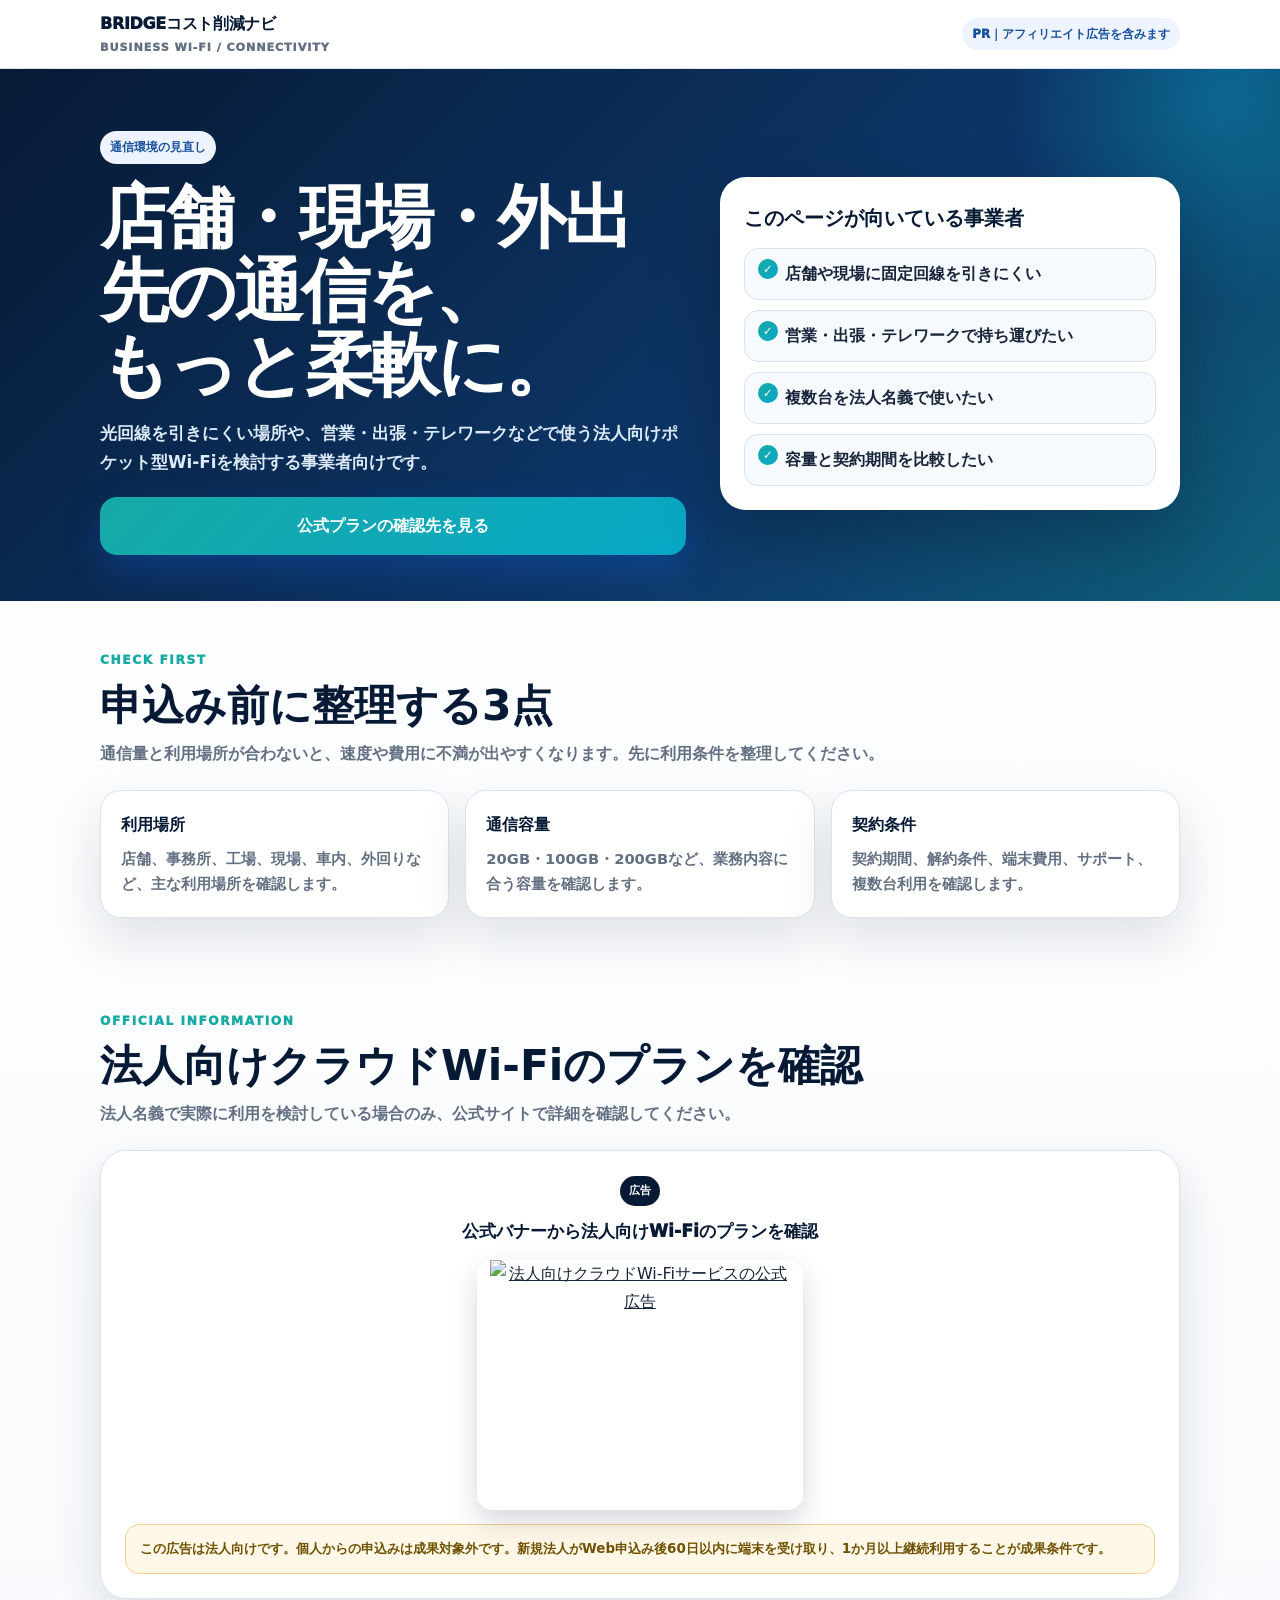
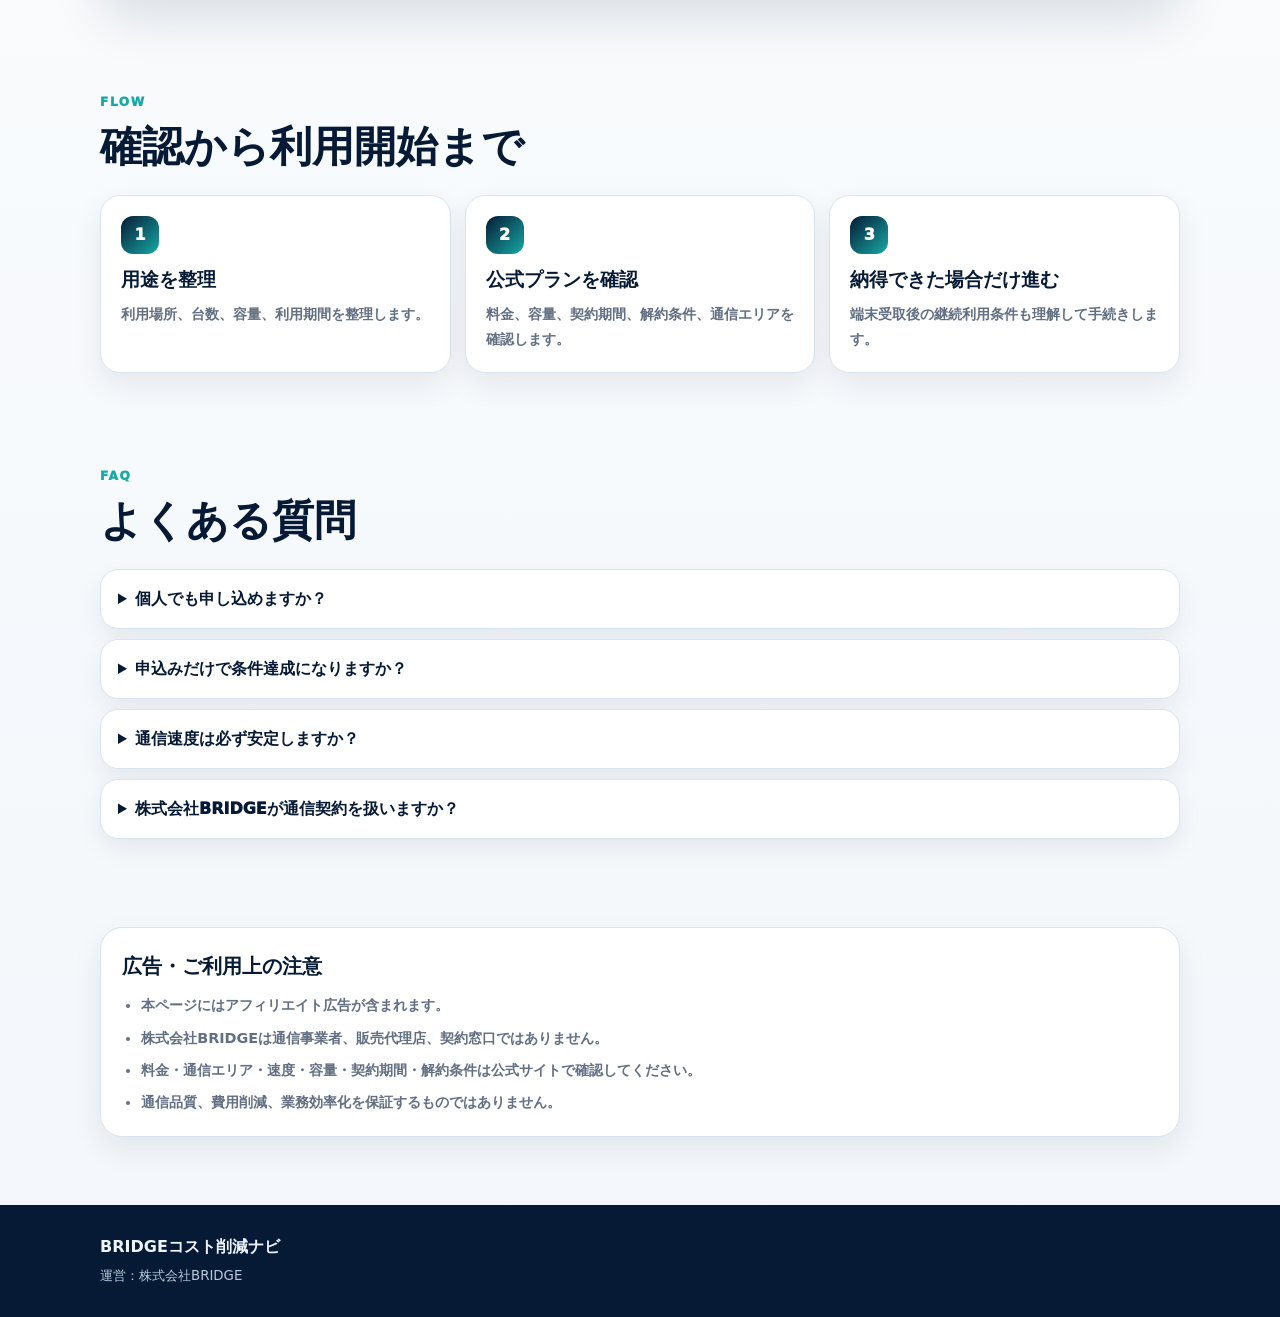
==== business-wifi-guide.html @ 6d9182f1 "Add focused business Wi-Fi landing page" ====
<!doctype html>
<html lang="ja">
<head>
  <meta charset="utf-8">
  <meta name="viewport" content="width=device-width,initial-scale=1">
  <title>法人・店舗向けWi-Fiを見直す｜BRIDGEコスト削減ナビ</title>
  <meta name="description" content="店舗、事務所、現場、営業、テレワークで使う法人向けクラウドWi-Fiの確認ポイントを整理した案内ページです。">
  <meta name="robots" content="index,follow">
  <meta property="og:title" content="法人・店舗向けWi-Fiを見直す｜BRIDGEコスト削減ナビ">
  <meta property="og:description" content="法人向けポケット型Wi-Fiの容量、契約期間、利用場所、端末受取後の流れを整理しています。">
  <meta property="og:type" content="website">
  <meta property="og:url" content="https://bridgecoltdhashimoto-commits.github.io/bridge-business-cost-nav/business-wifi-guide.html">
  <link rel="canonical" href="https://bridgecoltdhashimoto-commits.github.io/bridge-business-cost-nav/business-wifi-guide.html">
  <link rel="stylesheet" href="assets/ad-lp.css?v=20260713-1">
  <style>:root{--accent:#16a9a5;--accent2:#08a8c7}</style>
</head>
<body>
<header class="topbar"><div class="wrap"><div class="brand">BRIDGEコスト削減ナビ<small>BUSINESS WI-FI / CONNECTIVITY</small></div><span class="pr">PR｜アフィリエイト広告を含みます</span></div></header>
<main>
  <section class="hero"><div class="wrap hero-grid">
    <div><span class="pr">通信環境の見直し</span><h1>店舗・現場・外出先の通信を、<br>もっと柔軟に。</h1><p>光回線を引きにくい場所や、営業・出張・テレワークなどで使う法人向けポケット型Wi-Fiを検討する事業者向けです。</p><a class="cta" href="#official">公式プランの確認先を見る</a></div>
    <aside class="hero-card"><h2>このページが向いている事業者</h2><ul class="check"><li>店舗や現場に固定回線を引きにくい</li><li>営業・出張・テレワークで持ち運びたい</li><li>複数台を法人名義で使いたい</li><li>容量と契約期間を比較したい</li></ul></aside>
  </div></section>

  <section><div class="wrap"><div class="section-head"><span class="eyebrow">CHECK FIRST</span><h2>申込み前に整理する3点</h2><p>通信量と利用場所が合わないと、速度や費用に不満が出やすくなります。先に利用条件を整理してください。</p></div><div class="cards">
    <div class="card"><b>利用場所</b><p>店舗、事務所、工場、現場、車内、外回りなど、主な利用場所を確認します。</p></div>
    <div class="card"><b>通信容量</b><p>20GB・100GB・200GBなど、業務内容に合う容量を確認します。</p></div>
    <div class="card"><b>契約条件</b><p>契約期間、解約条件、端末費用、サポート、複数台利用を確認します。</p></div>
  </div></div></section>

  <section id="official"><div class="wrap"><div class="section-head"><span class="eyebrow">OFFICIAL INFORMATION</span><h2>法人向けクラウドWi-Fiのプランを確認</h2><p>法人名義で実際に利用を検討している場合のみ、公式サイトで詳細を確認してください。</p></div><div class="ad-shell">
    <span class="ad-label">広告</span><span class="ad-title">公式バナーから法人向けWi-Fiのプランを確認</span>
    <a class="ad-banner" data-affiliate="business_wifi" href="https://px.a8.net/svt/ejp?a8mat=4B7YP7+43NISY+5IK2+BXB8X" rel="nofollow"><img border="0" width="300" height="250" alt="法人向けクラウドWi-Fiサービスの公式広告" src="https://www22.a8.net/svt/bgt?aid=260712043248&wid=001&eno=01&mid=s00000025733002003000&mc=1"></a>
    <img class="tracking" border="0" width="1" height="1" src="https://www17.a8.net/0.gif?a8mat=4B7YP7+43NISY+5IK2+BXB8X" alt="">
    <div class="note">この広告は法人向けです。個人からの申込みは成果対象外です。新規法人がWeb申込み後60日以内に端末を受け取り、1か月以上継続利用することが成果条件です。</div>
  </div></div></section>

  <section><div class="wrap"><div class="section-head"><span class="eyebrow">FLOW</span><h2>確認から利用開始まで</h2></div><div class="flow">
    <div class="step"><span>1</span><h3>用途を整理</h3><p>利用場所、台数、容量、利用期間を整理します。</p></div>
    <div class="step"><span>2</span><h3>公式プランを確認</h3><p>料金、容量、契約期間、解約条件、通信エリアを確認します。</p></div>
    <div class="step"><span>3</span><h3>納得できた場合だけ進む</h3><p>端末受取後の継続利用条件も理解して手続きします。</p></div>
  </div></div></section>

  <section><div class="wrap"><div class="section-head"><span class="eyebrow">FAQ</span><h2>よくある質問</h2></div><div class="faq">
    <details><summary>個人でも申し込めますか？</summary><p>今回掲載している広告は法人向けです。個人からの申込みは成果対象外とされています。</p></details>
    <details><summary>申込みだけで条件達成になりますか？</summary><p>なりません。新規法人がWeb申込み後60日以内に端末を受け取り、1か月以上継続利用することが成果条件です。</p></details>
    <details><summary>通信速度は必ず安定しますか？</summary><p>保証はありません。利用場所、時間帯、電波状況、混雑、端末、通信容量によって異なります。</p></details>
    <details><summary>株式会社BRIDGEが通信契約を扱いますか？</summary><p>扱いません。株式会社BRIDGEは情報サイトの運営者です。申込み、契約、料金、端末、通信、サポートはリンク先の提供会社が行います。</p></details>
  </div></div></section>

  <section><div class="wrap"><div class="legal"><h2>広告・ご利用上の注意</h2><ul><li>本ページにはアフィリエイト広告が含まれます。</li><li>株式会社BRIDGEは通信事業者、販売代理店、契約窓口ではありません。</li><li>料金・通信エリア・速度・容量・契約期間・解約条件は公式サイトで確認してください。</li><li>通信品質、費用削減、業務効率化を保証するものではありません。</li></ul></div></div></section>
</main>
<footer><div class="wrap"><strong>BRIDGEコスト削減ナビ</strong><br><small>運営：株式会社BRIDGE</small></div></footer>
<div class="sticky"><a href="#official">公式プランを確認する</a></div>
<script>window.dataLayer=window.dataLayer||[];document.querySelectorAll('[data-affiliate]').forEach(function(a){a.addEventListener('click',function(){window.dataLayer.push({event:'affiliate_click',affiliate_category:this.dataset.affiliate,page_location:location.href})})});</script>
</body>
</html>
---- assets/ad-lp.css ----
:root{--navy:#071a35;--blue:#1266e8;--cyan:#08a8c7;--ink:#17243a;--muted:#637083;--line:#d9e4ef;--soft:#f4f8fc;--white:#fff;--shadow:0 20px 50px rgba(7,26,53,.12);--accent:#1266e8;--accent2:#08a8c7}*{box-sizing:border-box;margin:0;padding:0}html{scroll-behavior:smooth}body{font-family:"Yu Gothic","Hiragino Kaku Gothic ProN","Meiryo",system-ui,sans-serif;color:var(--ink);background:linear-gradient(180deg,#fff 0%,#f3f7fb 100%);line-height:1.75}a{color:inherit}img{display:block;max-width:100%;height:auto}.wrap{width:min(1080px,92%);margin:auto}.topbar{background:#fff;border-bottom:1px solid var(--line)}.topbar .wrap{min-height:68px;display:flex;align-items:center;justify-content:space-between;gap:16px}.brand{font-weight:1000;color:var(--navy);letter-spacing:-.02em}.brand small{display:block;color:var(--muted);font-size:.7rem;letter-spacing:.08em}.pr{display:inline-flex;padding:6px 10px;border-radius:999px;background:#eef4ff;color:#164f9c;font-size:.74rem;font-weight:1000}.hero{position:relative;overflow:hidden;padding:62px 0 46px;color:#fff;background:linear-gradient(135deg,var(--navy),#0d3769 62%,#0f607b)}.hero:after{content:"";position:absolute;right:-160px;top:-190px;width:430px;height:430px;border-radius:50%;background:radial-gradient(circle,rgba(8,168,199,.38),transparent 70%)}.hero-grid{position:relative;z-index:1;display:grid;grid-template-columns:minmax(0,1.12fr) minmax(310px,.88fr);gap:34px;align-items:center}.hero h1{font-size:clamp(2.25rem,5.4vw,4.3rem);line-height:1.08;letter-spacing:-.04em;margin:16px 0}.hero p{color:#dceaf8;font-weight:700;font-size:1.05rem}.hero-card{background:#fff;color:var(--ink);border-radius:26px;padding:24px;box-shadow:0 28px 70px rgba(0,0,0,.24)}.hero-card h2{color:var(--navy);font-size:1.25rem;margin-bottom:12px}.check{list-style:none;display:grid;gap:10px}.check li{position:relative;padding:11px 12px 11px 40px;border-radius:14px;background:#f6f9fd;border:1px solid var(--line);font-weight:800}.check li:before{content:"✓";position:absolute;left:13px;top:10px;width:20px;height:20px;display:grid;place-items:center;border-radius:50%;color:#fff;background:linear-gradient(135deg,var(--accent),var(--accent2));font-size:.72rem}.cta{display:flex;align-items:center;justify-content:center;min-height:58px;margin-top:20px;padding:13px 18px;border-radius:17px;color:#fff;text-decoration:none;font-weight:1000;text-align:center;background:linear-gradient(135deg,var(--accent),var(--accent2));box-shadow:0 15px 35px rgba(18,102,232,.28)}section{padding:44px 0}.section-head{margin-bottom:22px}.eyebrow{display:inline-block;color:var(--accent);font-size:.76rem;font-weight:1000;letter-spacing:.13em;margin-bottom:7px}.section-head h2{font-size:clamp(1.7rem,3.8vw,2.65rem);line-height:1.25;color:var(--navy);margin-bottom:8px}.section-head p{color:var(--muted);font-weight:700;max-width:820px}.cards{display:grid;grid-template-columns:repeat(3,minmax(0,1fr));gap:16px}.card{background:#fff;border:1px solid var(--line);border-radius:21px;padding:20px;box-shadow:var(--shadow)}.card b{display:block;color:var(--navy);margin-bottom:7px}.card p,.card li{color:var(--muted);font-weight:700;font-size:.92rem}.card ul{padding-left:1.15em;display:grid;gap:7px}.ad-shell{background:#fff;border:1px solid var(--line);border-radius:26px;padding:24px;box-shadow:var(--shadow);text-align:center}.ad-label{display:inline-flex;padding:5px 9px;border-radius:999px;background:var(--navy);color:#fff;font-size:.7rem;font-weight:1000;margin-bottom:10px}.ad-title{display:block;color:var(--navy);font-size:1.08rem;font-weight:1000;margin-bottom:14px}.ad-banner{display:inline-flex;justify-content:center;max-width:100%;border-radius:15px;overflow:hidden;box-shadow:0 12px 28px rgba(7,26,53,.17);transition:.2s}.ad-banner:hover,.ad-banner:focus-visible{transform:translateY(-2px);outline:4px solid rgba(18,102,232,.16);outline-offset:4px}.ad-banner img{width:min(300px,100%);height:auto}.tracking{position:absolute!important;width:1px!important;height:1px!important;opacity:0!important;pointer-events:none!important}.note{margin-top:14px;padding:12px 14px;border-radius:14px;background:#fff8e8;border:1px solid #f1d18c;color:#6f5100;text-align:left;font-size:.84rem;font-weight:800}.flow{display:grid;grid-template-columns:repeat(3,minmax(0,1fr));gap:14px}.step{background:#fff;border:1px solid var(--line);border-radius:20px;padding:20px;box-shadow:0 12px 30px rgba(7,26,53,.08)}.step span{width:38px;height:38px;display:grid;place-items:center;border-radius:12px;background:linear-gradient(135deg,var(--navy),var(--accent));color:#fff;font-weight:1000;margin-bottom:10px}.step h3{color:var(--navy);margin-bottom:5px}.step p{color:var(--muted);font-size:.9rem;font-weight:700}.faq{display:grid;gap:10px}.faq details{background:#fff;border:1px solid var(--line);border-radius:18px;padding:15px 17px;box-shadow:0 10px 24px rgba(7,26,53,.07)}.faq summary{cursor:pointer;color:var(--navy);font-weight:1000}.faq p{padding-top:9px;color:var(--muted);font-weight:700}.legal{background:#fff;border:1px solid var(--line);border-radius:22px;padding:21px;box-shadow:0 12px 30px rgba(7,26,53,.08)}.legal h2{color:var(--navy);font-size:1.25rem;margin-bottom:9px}.legal ul{padding-left:1.2em;display:grid;gap:7px}.legal li{color:var(--muted);font-size:.9rem;font-weight:700}footer{background:var(--navy);color:#eef5ff;padding:28px 0;margin-top:24px}footer small{color:#b8c8dc}.sticky{display:none;position:fixed;left:10px;right:10px;bottom:10px;z-index:1000;padding:8px;border-radius:18px;background:rgba(255,255,255,.96);border:1px solid var(--line);box-shadow:0 18px 45px rgba(7,26,53,.25);backdrop-filter:blur(12px)}.sticky a{display:flex;align-items:center;justify-content:center;min-height:50px;border-radius:13px;color:#fff;text-decoration:none;font-weight:1000;background:linear-gradient(135deg,var(--accent),var(--accent2))}@media(max-width:820px){.hero-grid{grid-template-columns:1fr}.hero-card{order:-1}.cards,.flow{grid-template-columns:1fr}.hero{padding:34px 0 28px}.hero h1{font-size:2.35rem}.sticky{display:block}body{padding-bottom:80px}}
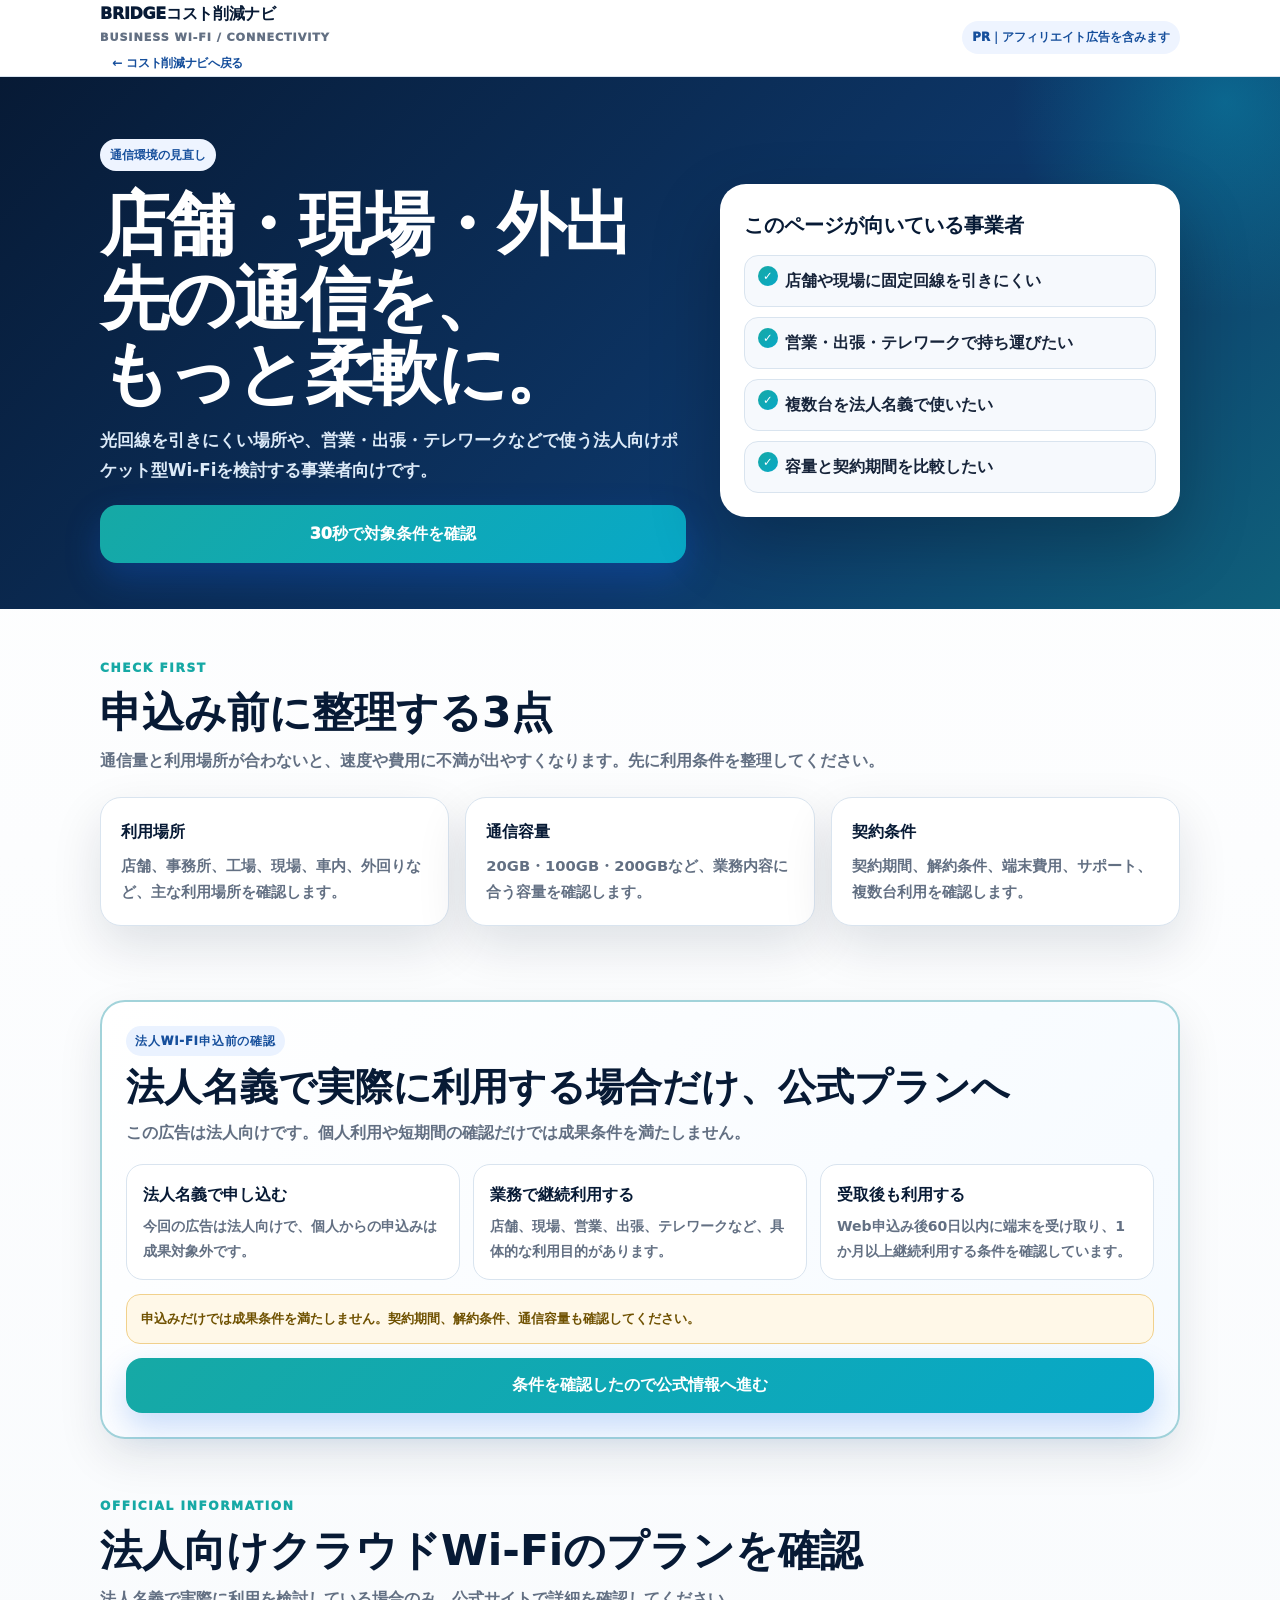
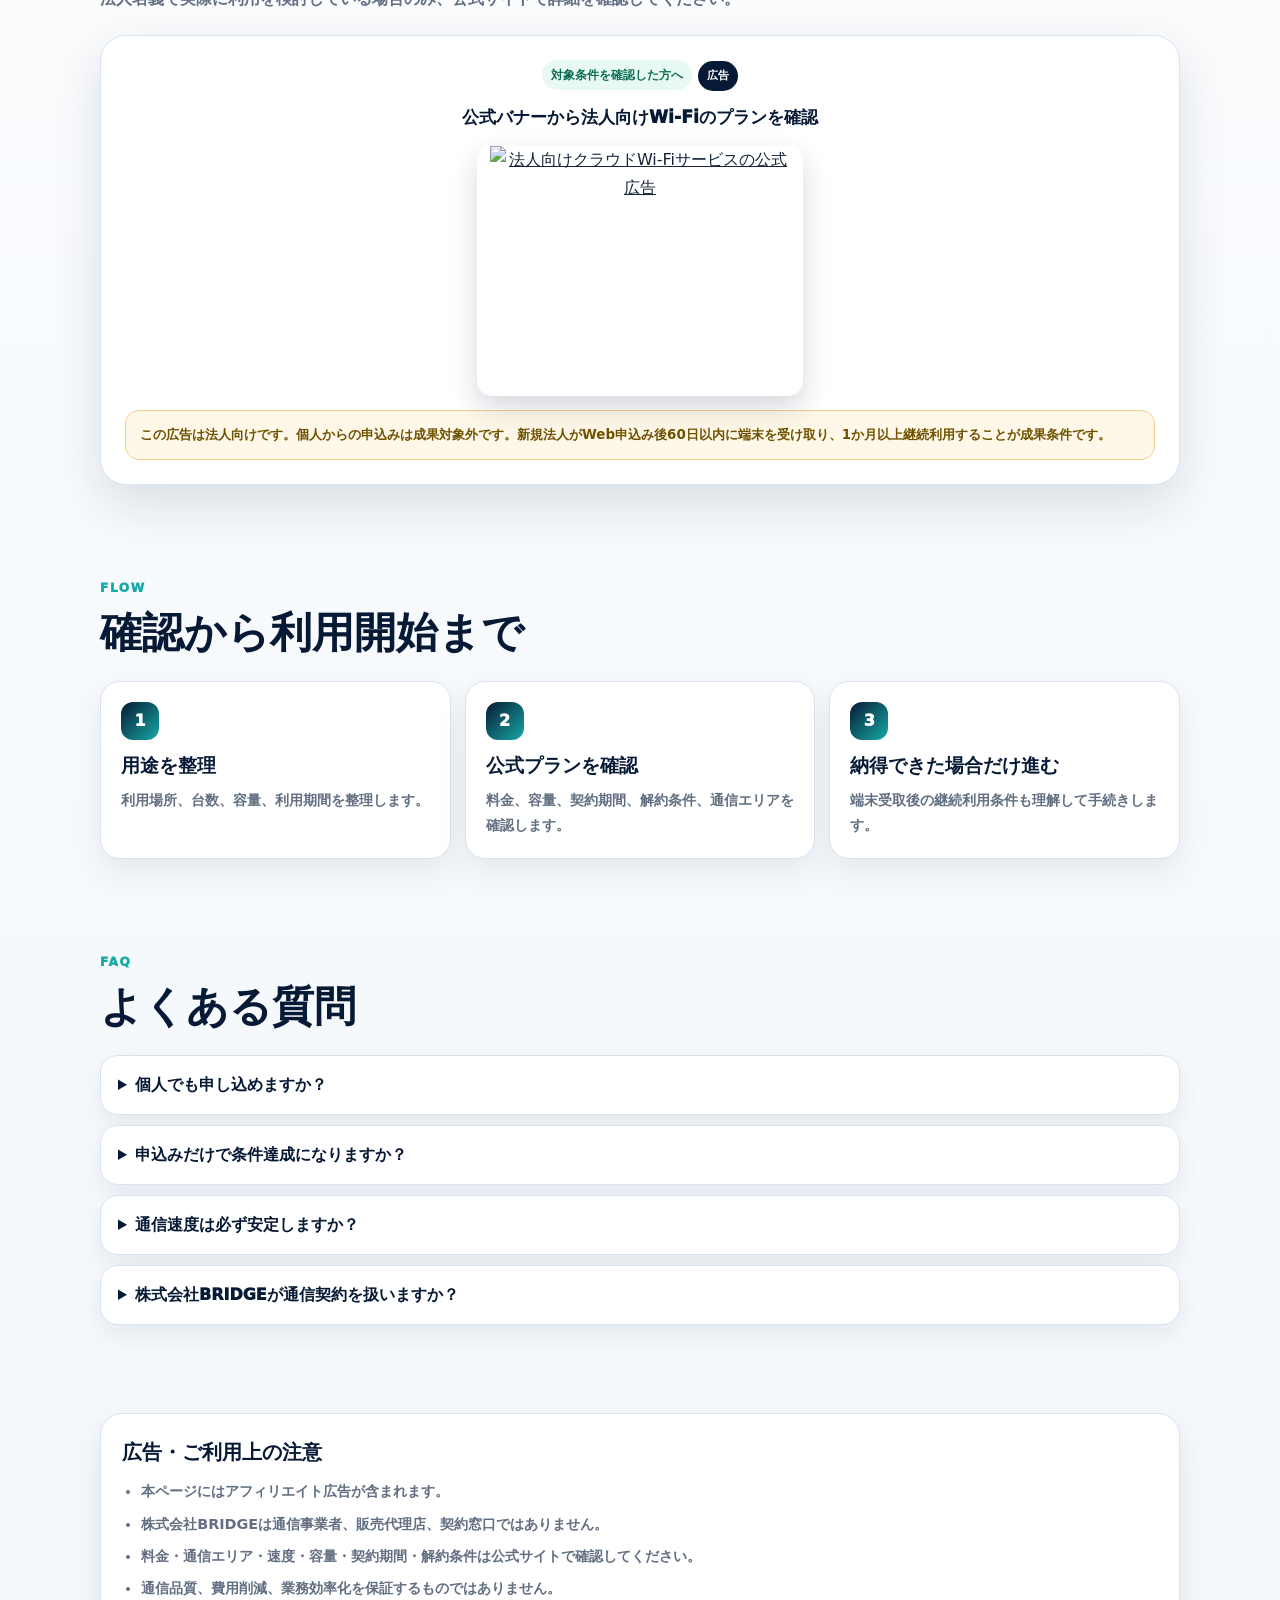
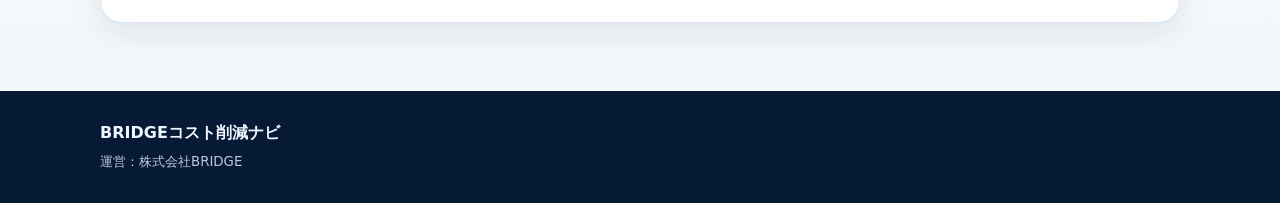
==== commit c6177ca0: "成果率改善: 法人Wi-Fi申込前の対象確認を追加" ====
--- a/business-wifi-guide.html
+++ b/business-wifi-guide.html
@@ -13,6 +13,7 @@
   <link rel="canonical" href="https://bridgecoltdhashimoto-commits.github.io/bridge-business-cost-nav/business-wifi-guide.html">
   <link rel="stylesheet" href="assets/ad-lp.css?v=20260713-1">
   <style>:root{--accent:#16a9a5;--accent2:#08a8c7}</style>
+  <script src="assets/conversion-guard.js?v=20260714-1" defer></script>
 </head>
 <body>
 <header class="topbar"><div class="wrap"><div class="brand">BRIDGEコスト削減ナビ<small>BUSINESS WI-FI / CONNECTIVITY</small></div><span class="pr">PR｜アフィリエイト広告を含みます</span></div></header>
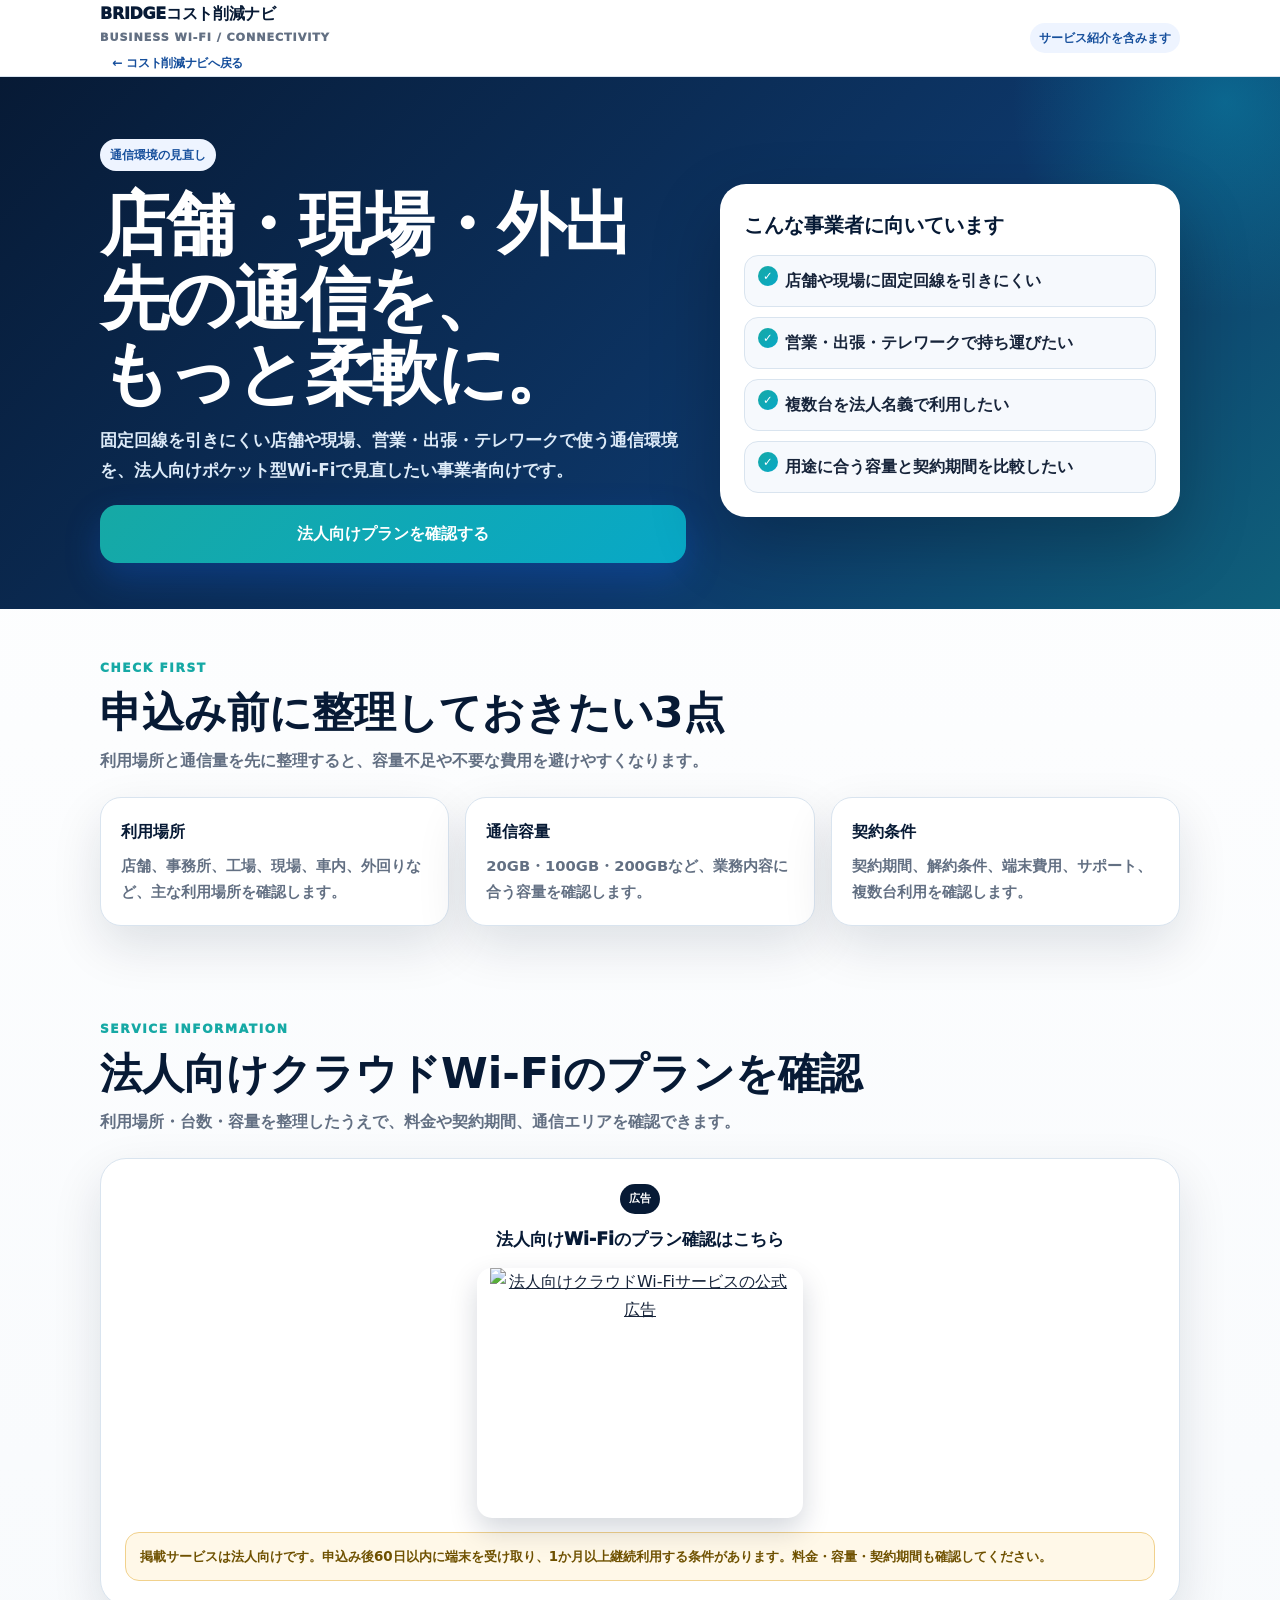
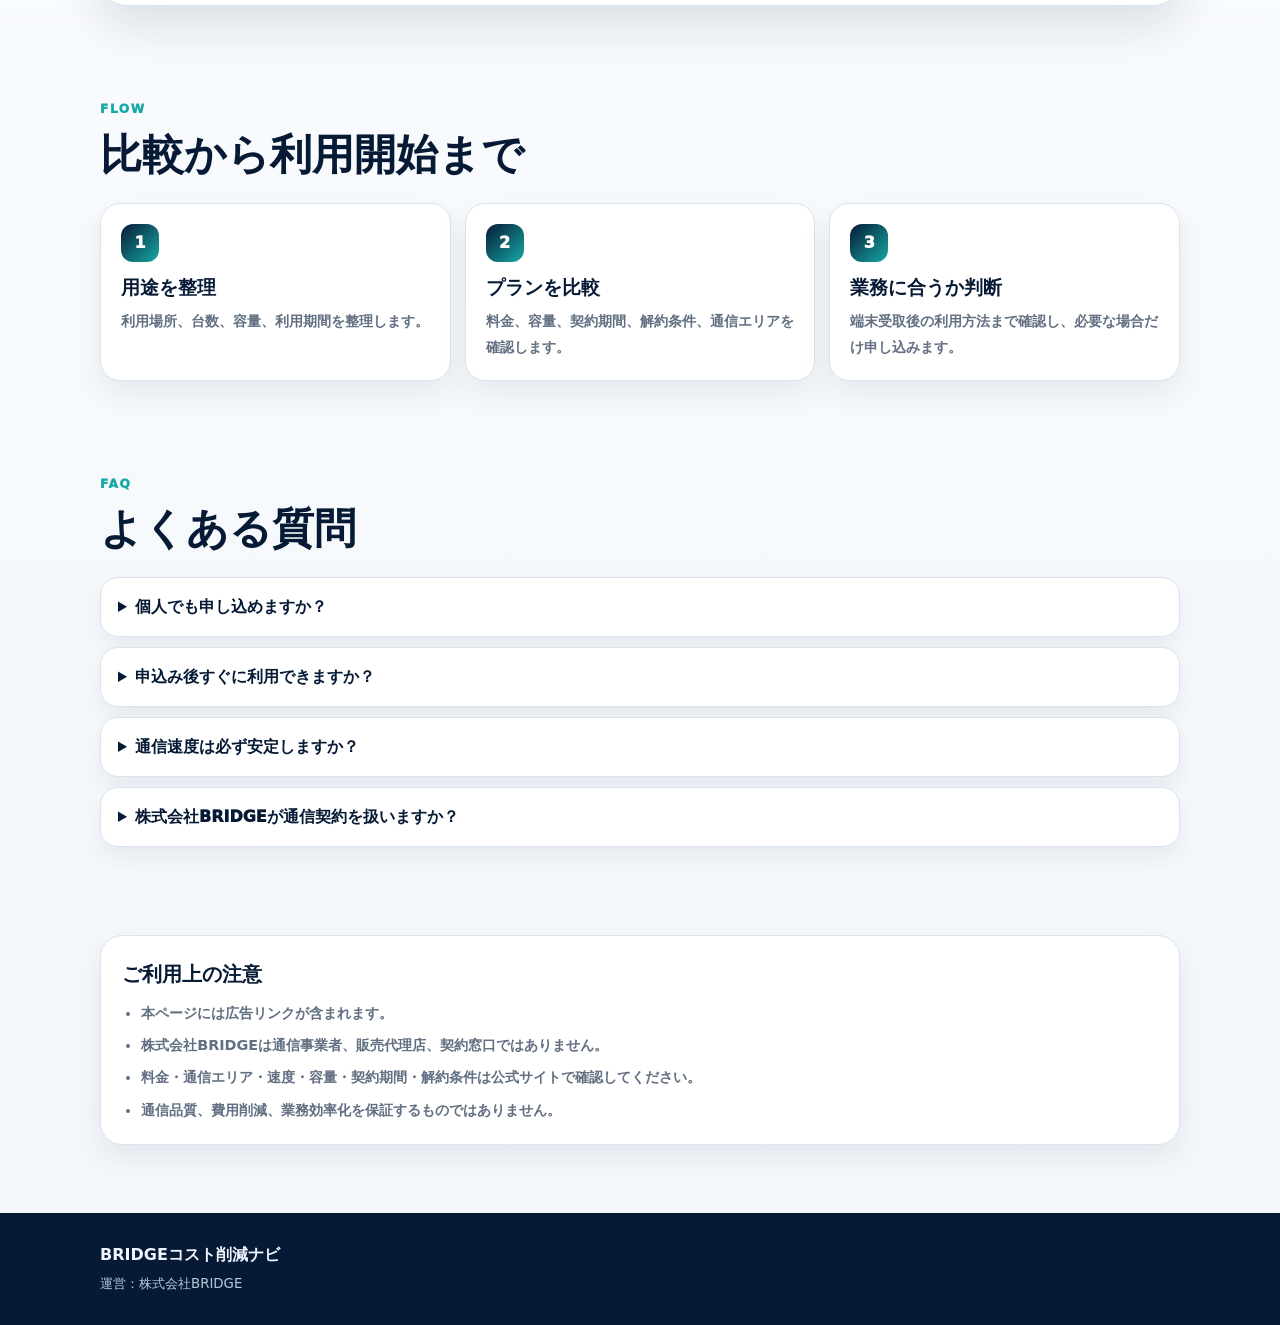
==== commit 12e4398d: "法人Wi-Fiページを顧客目線の内容へ改善" ====
--- a/business-wifi-guide.html
+++ b/business-wifi-guide.html
@@ -7,52 +7,52 @@
   <meta name="description" content="店舗、事務所、現場、営業、テレワークで使う法人向けクラウドWi-Fiの確認ポイントを整理した案内ページです。">
   <meta name="robots" content="index,follow">
   <meta property="og:title" content="法人・店舗向けWi-Fiを見直す｜BRIDGEコスト削減ナビ">
-  <meta property="og:description" content="法人向けポケット型Wi-Fiの容量、契約期間、利用場所、端末受取後の流れを整理しています。">
+  <meta property="og:description" content="法人向けポケット型Wi-Fiの容量、契約期間、利用場所、利用開始までの流れを整理しています。">
   <meta property="og:type" content="website">
   <meta property="og:url" content="https://bridgecoltdhashimoto-commits.github.io/bridge-business-cost-nav/business-wifi-guide.html">
   <link rel="canonical" href="https://bridgecoltdhashimoto-commits.github.io/bridge-business-cost-nav/business-wifi-guide.html">
   <link rel="stylesheet" href="assets/ad-lp.css?v=20260713-1">
   <style>:root{--accent:#16a9a5;--accent2:#08a8c7}</style>
-  <script src="assets/conversion-guard.js?v=20260714-1" defer></script>
+  <script src="assets/conversion-guard.js?v=20260714-customer2" defer></script>
 </head>
 <body>
-<header class="topbar"><div class="wrap"><div class="brand">BRIDGEコスト削減ナビ<small>BUSINESS WI-FI / CONNECTIVITY</small></div><span class="pr">PR｜アフィリエイト広告を含みます</span></div></header>
+<header class="topbar"><div class="wrap"><div class="brand">BRIDGEコスト削減ナビ<small>BUSINESS WI-FI / CONNECTIVITY</small></div><span class="pr">サービス紹介を含みます</span></div></header>
 <main>
   <section class="hero"><div class="wrap hero-grid">
-    <div><span class="pr">通信環境の見直し</span><h1>店舗・現場・外出先の通信を、<br>もっと柔軟に。</h1><p>光回線を引きにくい場所や、営業・出張・テレワークなどで使う法人向けポケット型Wi-Fiを検討する事業者向けです。</p><a class="cta" href="#official">公式プランの確認先を見る</a></div>
-    <aside class="hero-card"><h2>このページが向いている事業者</h2><ul class="check"><li>店舗や現場に固定回線を引きにくい</li><li>営業・出張・テレワークで持ち運びたい</li><li>複数台を法人名義で使いたい</li><li>容量と契約期間を比較したい</li></ul></aside>
+    <div><span class="pr">通信環境の見直し</span><h1>店舗・現場・外出先の通信を、<br>もっと柔軟に。</h1><p>固定回線を引きにくい店舗や現場、営業・出張・テレワークで使う通信環境を、法人向けポケット型Wi-Fiで見直したい事業者向けです。</p><a class="cta" href="#official">法人向けプランを確認する</a></div>
+    <aside class="hero-card"><h2>こんな事業者に向いています</h2><ul class="check"><li>店舗や現場に固定回線を引きにくい</li><li>営業・出張・テレワークで持ち運びたい</li><li>複数台を法人名義で利用したい</li><li>用途に合う容量と契約期間を比較したい</li></ul></aside>
   </div></section>
 
-  <section><div class="wrap"><div class="section-head"><span class="eyebrow">CHECK FIRST</span><h2>申込み前に整理する3点</h2><p>通信量と利用場所が合わないと、速度や費用に不満が出やすくなります。先に利用条件を整理してください。</p></div><div class="cards">
+  <section><div class="wrap"><div class="section-head"><span class="eyebrow">CHECK FIRST</span><h2>申込み前に整理しておきたい3点</h2><p>利用場所と通信量を先に整理すると、容量不足や不要な費用を避けやすくなります。</p></div><div class="cards">
     <div class="card"><b>利用場所</b><p>店舗、事務所、工場、現場、車内、外回りなど、主な利用場所を確認します。</p></div>
     <div class="card"><b>通信容量</b><p>20GB・100GB・200GBなど、業務内容に合う容量を確認します。</p></div>
     <div class="card"><b>契約条件</b><p>契約期間、解約条件、端末費用、サポート、複数台利用を確認します。</p></div>
   </div></div></section>
 
-  <section id="official"><div class="wrap"><div class="section-head"><span class="eyebrow">OFFICIAL INFORMATION</span><h2>法人向けクラウドWi-Fiのプランを確認</h2><p>法人名義で実際に利用を検討している場合のみ、公式サイトで詳細を確認してください。</p></div><div class="ad-shell">
-    <span class="ad-label">広告</span><span class="ad-title">公式バナーから法人向けWi-Fiのプランを確認</span>
+  <section id="official"><div class="wrap"><div class="section-head"><span class="eyebrow">SERVICE INFORMATION</span><h2>法人向けクラウドWi-Fiのプランを確認</h2><p>利用場所・台数・容量を整理したうえで、料金や契約期間、通信エリアを確認できます。</p></div><div class="ad-shell">
+    <span class="ad-label">広告</span><span class="ad-title">法人向けWi-Fiのプラン確認はこちら</span>
     <a class="ad-banner" data-affiliate="business_wifi" href="https://px.a8.net/svt/ejp?a8mat=4B7YP7+43NISY+5IK2+BXB8X" rel="nofollow"><img border="0" width="300" height="250" alt="法人向けクラウドWi-Fiサービスの公式広告" src="https://www22.a8.net/svt/bgt?aid=260712043248&wid=001&eno=01&mid=s00000025733002003000&mc=1"></a>
     <img class="tracking" border="0" width="1" height="1" src="https://www17.a8.net/0.gif?a8mat=4B7YP7+43NISY+5IK2+BXB8X" alt="">
-    <div class="note">この広告は法人向けです。個人からの申込みは成果対象外です。新規法人がWeb申込み後60日以内に端末を受け取り、1か月以上継続利用することが成果条件です。</div>
+    <div class="note">掲載サービスは法人向けです。申込み後60日以内に端末を受け取り、1か月以上継続利用する条件があります。料金・容量・契約期間も確認してください。</div>
   </div></div></section>
 
-  <section><div class="wrap"><div class="section-head"><span class="eyebrow">FLOW</span><h2>確認から利用開始まで</h2></div><div class="flow">
+  <section><div class="wrap"><div class="section-head"><span class="eyebrow">FLOW</span><h2>比較から利用開始まで</h2></div><div class="flow">
     <div class="step"><span>1</span><h3>用途を整理</h3><p>利用場所、台数、容量、利用期間を整理します。</p></div>
-    <div class="step"><span>2</span><h3>公式プランを確認</h3><p>料金、容量、契約期間、解約条件、通信エリアを確認します。</p></div>
-    <div class="step"><span>3</span><h3>納得できた場合だけ進む</h3><p>端末受取後の継続利用条件も理解して手続きします。</p></div>
+    <div class="step"><span>2</span><h3>プランを比較</h3><p>料金、容量、契約期間、解約条件、通信エリアを確認します。</p></div>
+    <div class="step"><span>3</span><h3>業務に合うか判断</h3><p>端末受取後の利用方法まで確認し、必要な場合だけ申し込みます。</p></div>
   </div></div></section>
 
   <section><div class="wrap"><div class="section-head"><span class="eyebrow">FAQ</span><h2>よくある質問</h2></div><div class="faq">
-    <details><summary>個人でも申し込めますか？</summary><p>今回掲載している広告は法人向けです。個人からの申込みは成果対象外とされています。</p></details>
-    <details><summary>申込みだけで条件達成になりますか？</summary><p>なりません。新規法人がWeb申込み後60日以内に端末を受け取り、1か月以上継続利用することが成果条件です。</p></details>
-    <details><summary>通信速度は必ず安定しますか？</summary><p>保証はありません。利用場所、時間帯、電波状況、混雑、端末、通信容量によって異なります。</p></details>
-    <details><summary>株式会社BRIDGEが通信契約を扱いますか？</summary><p>扱いません。株式会社BRIDGEは情報サイトの運営者です。申込み、契約、料金、端末、通信、サポートはリンク先の提供会社が行います。</p></details>
+    <details><summary>個人でも申し込めますか？</summary><p>掲載サービスは法人向けです。個人名義では利用できません。</p></details>
+    <details><summary>申込み後すぐに利用できますか？</summary><p>申込み、審査、端末発送などの流れがあります。詳しい日数や必要書類はリンク先で確認してください。</p></details>
+    <details><summary>通信速度は必ず安定しますか？</summary><p>利用場所、時間帯、電波状況、混雑、端末、通信容量によって異なります。</p></details>
+    <details><summary>株式会社BRIDGEが通信契約を扱いますか？</summary><p>扱いません。申込み、契約、料金、端末、通信、サポートはリンク先の提供会社が行います。</p></details>
   </div></div></section>
 
-  <section><div class="wrap"><div class="legal"><h2>広告・ご利用上の注意</h2><ul><li>本ページにはアフィリエイト広告が含まれます。</li><li>株式会社BRIDGEは通信事業者、販売代理店、契約窓口ではありません。</li><li>料金・通信エリア・速度・容量・契約期間・解約条件は公式サイトで確認してください。</li><li>通信品質、費用削減、業務効率化を保証するものではありません。</li></ul></div></div></section>
+  <section><div class="wrap"><div class="legal"><h2>ご利用上の注意</h2><ul><li>本ページには広告リンクが含まれます。</li><li>株式会社BRIDGEは通信事業者、販売代理店、契約窓口ではありません。</li><li>料金・通信エリア・速度・容量・契約期間・解約条件は公式サイトで確認してください。</li><li>通信品質、費用削減、業務効率化を保証するものではありません。</li></ul></div></div></section>
 </main>
 <footer><div class="wrap"><strong>BRIDGEコスト削減ナビ</strong><br><small>運営：株式会社BRIDGE</small></div></footer>
-<div class="sticky"><a href="#official">公式プランを確認する</a></div>
+<div class="sticky"><a href="#official">法人向けプランを確認する</a></div>
 <script>window.dataLayer=window.dataLayer||[];document.querySelectorAll('[data-affiliate]').forEach(function(a){a.addEventListener('click',function(){window.dataLayer.push({event:'affiliate_click',affiliate_category:this.dataset.affiliate,page_location:location.href})})});</script>
 </body>
 </html>
